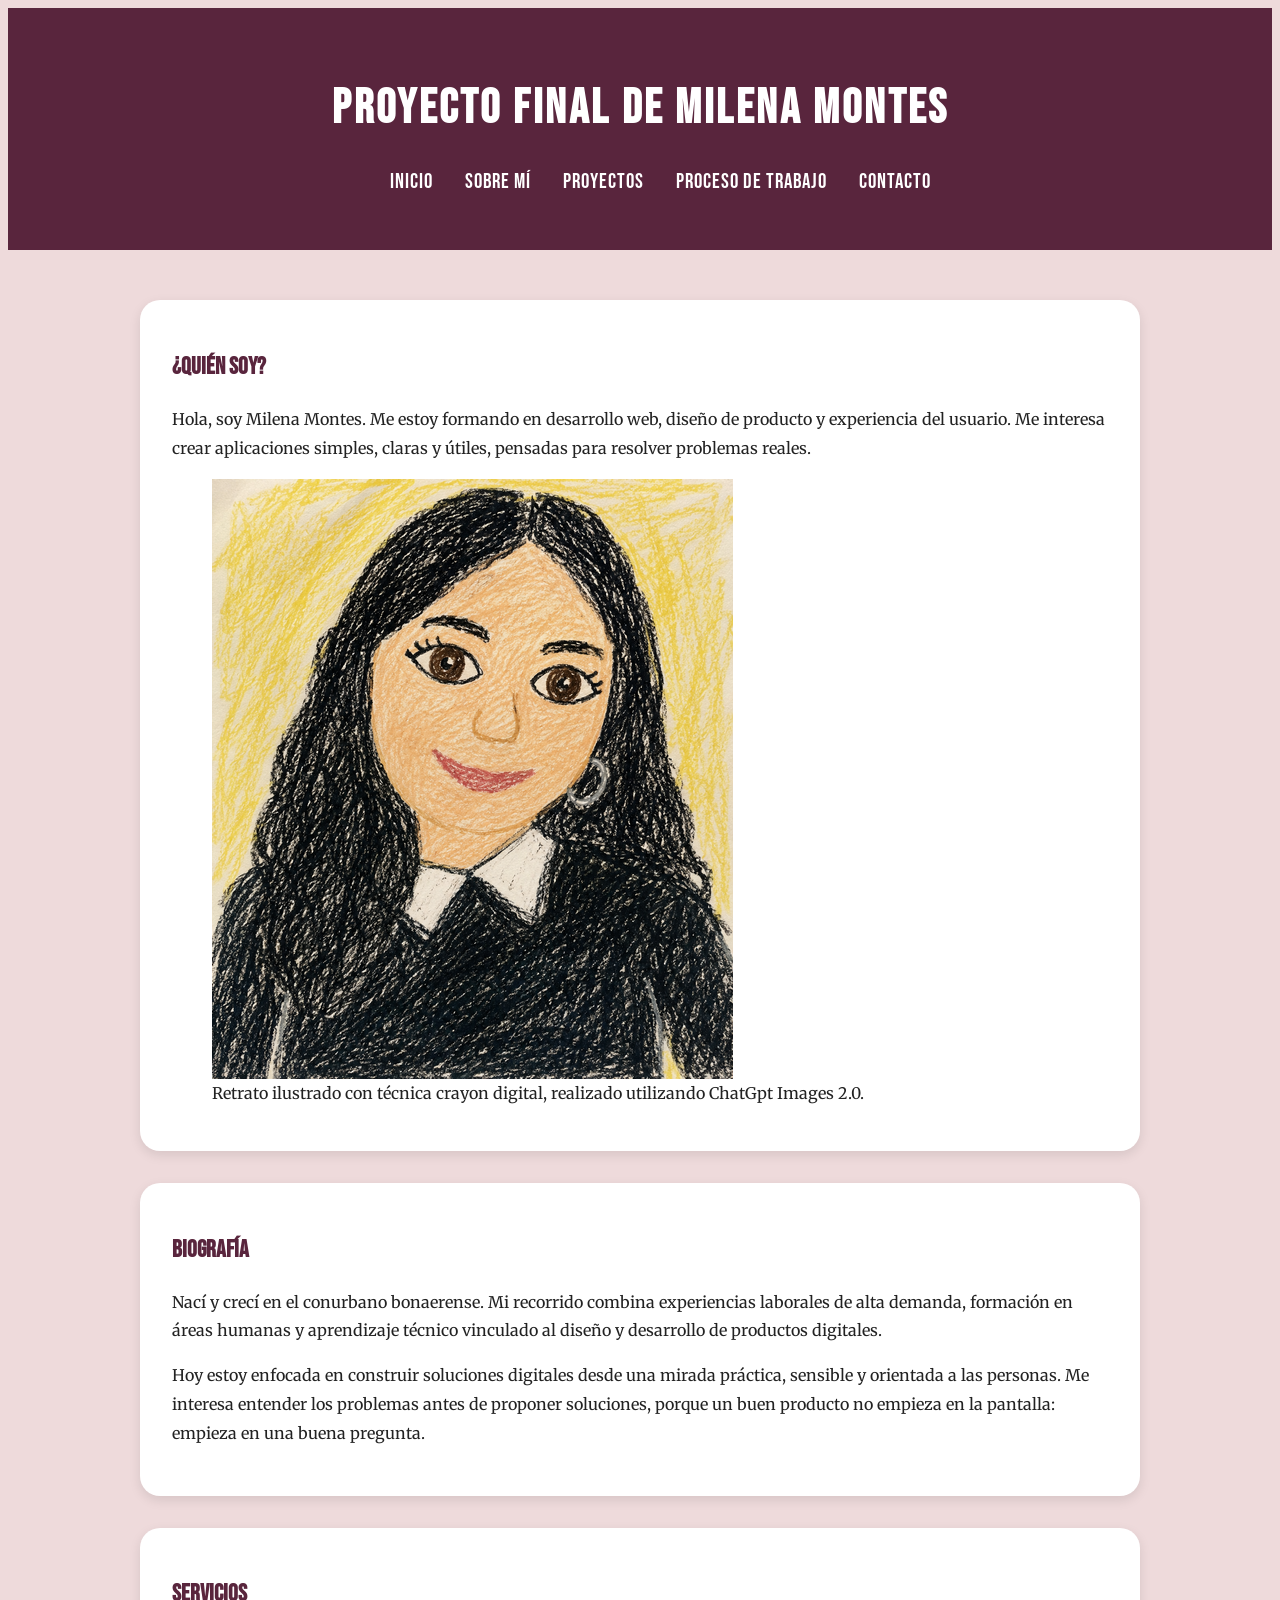
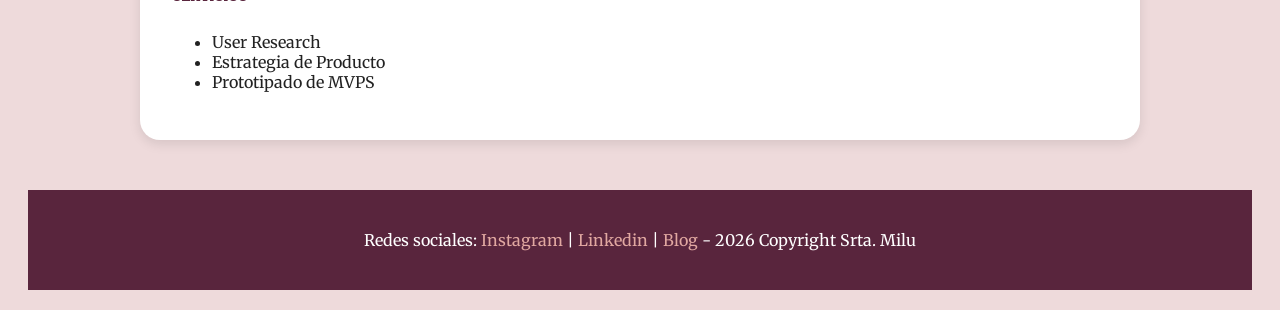
==== index.html @ adcc6de5 "Primer commit" ====
<!DOCTYPE html>
<html lang="es">

<head>

    <meta charset="UTF-8">
    <meta name="viewport" content="width=device-width, initial-scale=1.0">
    
    <title>Web del Proyecto Final de Srta. Milu</title>

    <link rel="stylesheet" href="./styles/styles.css">

</head>

<body>

    <header class="header">

     <h1 class="header-titulo">Proyecto final de Milena Montes</h1>

     <nav class="nav-lista">
        <ul>
            <li><a href="#">Inicio</a></li>
            <li><a href="./pages/sobremi.html">Sobre Mí</a></li>
            <li><a href="./pages/proyectos.html">Proyectos</a></li>
            <li><a href="./pages/procesodetrabajo.html">Proceso de Trabajo</a></li>
            <li><a href="./pages/contacto.html">Contacto</a></li>
        </ul>
     </nav>

    </header>

    <main>
     <section class="contenido-box">

        <h2>¿Quién soy?</h2>

        <p>
         Hola, soy Milena Montes. Me estoy formando en desarrollo web, diseño de producto y experiencia del usuario.
         Me interesa crear aplicaciones simples, claras y útiles, pensadas para resolver problemas reales.
        </p>

        <figure>

           <img src="./assets/doodle-selfie.png" alt="Ilustración estilo doodle de Milena Montes"> 

           <figcaption>
             Retrato ilustrado con técnica crayon digital, realizado utilizando ChatGpt Images 2.0.
           </figcaption>

        </figure>

     </section>

     <section class="contenido-box">

        <h2>Biografía</h2>

        <p>
         Nací y crecí en el conurbano bonaerense. Mi recorrido combina experiencias laborales de alta demanda,
         formación en áreas humanas y aprendizaje técnico vinculado al diseño y desarrollo de productos digitales.
        </p>
        
        <p>
         Hoy estoy enfocada en construir soluciones digitales desde una mirada práctica, sensible y orientada a las personas.
         Me interesa entender los problemas antes de proponer soluciones, porque un buen producto no empieza en la pantalla:
         empieza en una buena pregunta.
        </p>
    
     </section>

     <section class="contenido-box">

        <h2>Servicios</h2>

        <ul>
           <li>User Research</li>
           <li>Estrategia de Producto</li>
           <li>Prototipado de MVPS</li>
        </ul>

      </section>

    </main>

    <footer class="footer">

        <p class="footer-texto">
            Redes sociales: 
            <a href="https://instagram.com/srtamilu">Instagram</a> |
            <a href="https://linkedin.com/in/milena-montes">Linkedin</a> |
            <a href="https://elmovimiento.vercel.app">Blog</a>
            - 2026 Copyright Srta. Milu
        </p>
    
    </footer>

</body>

</html>
---- styles/styles.css ----
@import url('https://fonts.googleapis.com/css2?family=Bebas+Neue&family=Merriweather:ital,opsz,wght@0,18..144,300..900;1,18..144,300..900&display=swap');

main{
    max-width: 1000px;
    margin: 50px auto;
    padding: 0 30px;
}

footer{
    margin: 20px;
}


.header-titulo{
    font-family: "Bebas Neue", sans-serif;
    color: #ffffff;
    font-size: 3rem;
    letter-spacing: 3px;
    margin-bottom: 2rem;
}

.header{
    background-color: #59253D;
    text-align: center;
    padding-top: 2rem;
    padding-bottom: 1.5rem;
    padding: 2.5rem 2rem;
}

.header-nav-lista a:hover{
    color: #E1A8A1;
}

.nav-lista a{
    font-family: "Bebas Neue", sans-serif;
    font-size: 1.3rem;
    text-decoration: none;
    color: #ffffff;
    letter-spacing: 1px;
}

.nav-lista ul{
    list-style: none;
    display: flex;
    justify-content: center;
    gap: 2rem;
}

h1, h2, h3{
    font-family: "Bebas Neue", sans-serif;
    margin-bottom: 1rem;
}

h1{
    color: #59253D;
}

h2,
h3{
    color: #59253D;
}

p{
    font-family: "Merriweather", serif;
    max-width: 100%;
}


body{
    background-color: #EEDADB;
    color: #222222;
    font-family: "Merriweather", serif;
}

.contenido-box{
    background-color: #ffffff;

    max-width: 1000px;

    margin: 2rem auto;

    padding: 2rem;

    border-radius: 20px;

    box-shadow: 0 4px 12px rgba(0,0,0,0.10);
}

.contenido-box h2{
    color: #59253D;

    margin-bottom: 1.5rem;
}

.contenido-box p{
    line-height: 1.8;

    margin-bottom: 1rem;
}

.article-proyecto{
    background-color: rgba(128, 128, 128, 0.767);

    padding: 2rem;

    margin-top: 2rem;

    border-left: 8px solid #BD6365;

    border-radius: 12px;

    box-shadow: 0px 3px 10px rgba(0,0,0,0.08);
}


.form-titulo{
    font-family: "Bebas Neue", sans-serif;
    color: #59253D;
}

fieldset{
    border: 2px solid #94495D;
    background-color: #ffffff;
    padding: 2rem;
}

input,
textarea{
    border: 1px solid #BD6365;
    background-color: #ffffff;
    color: #222222;
}

input[type="submit"]{
    background-color: #BD6365;
    color: white;
    border: none;
    padding: 0.8rem 1.5rem;
}

input[type="submit"]:hover{
    background-color: #94495D;
}

.footer{
    background-color: #59253D;
    font-family: "Merriweather", serif;
    color: #ffffff;
    text-align: center;
    padding: 1.5rem;
}

.footer a{
    color: #E1A8A1;
    text-decoration: none;
}

.footer a:hover{
    color: #ffffff;
}
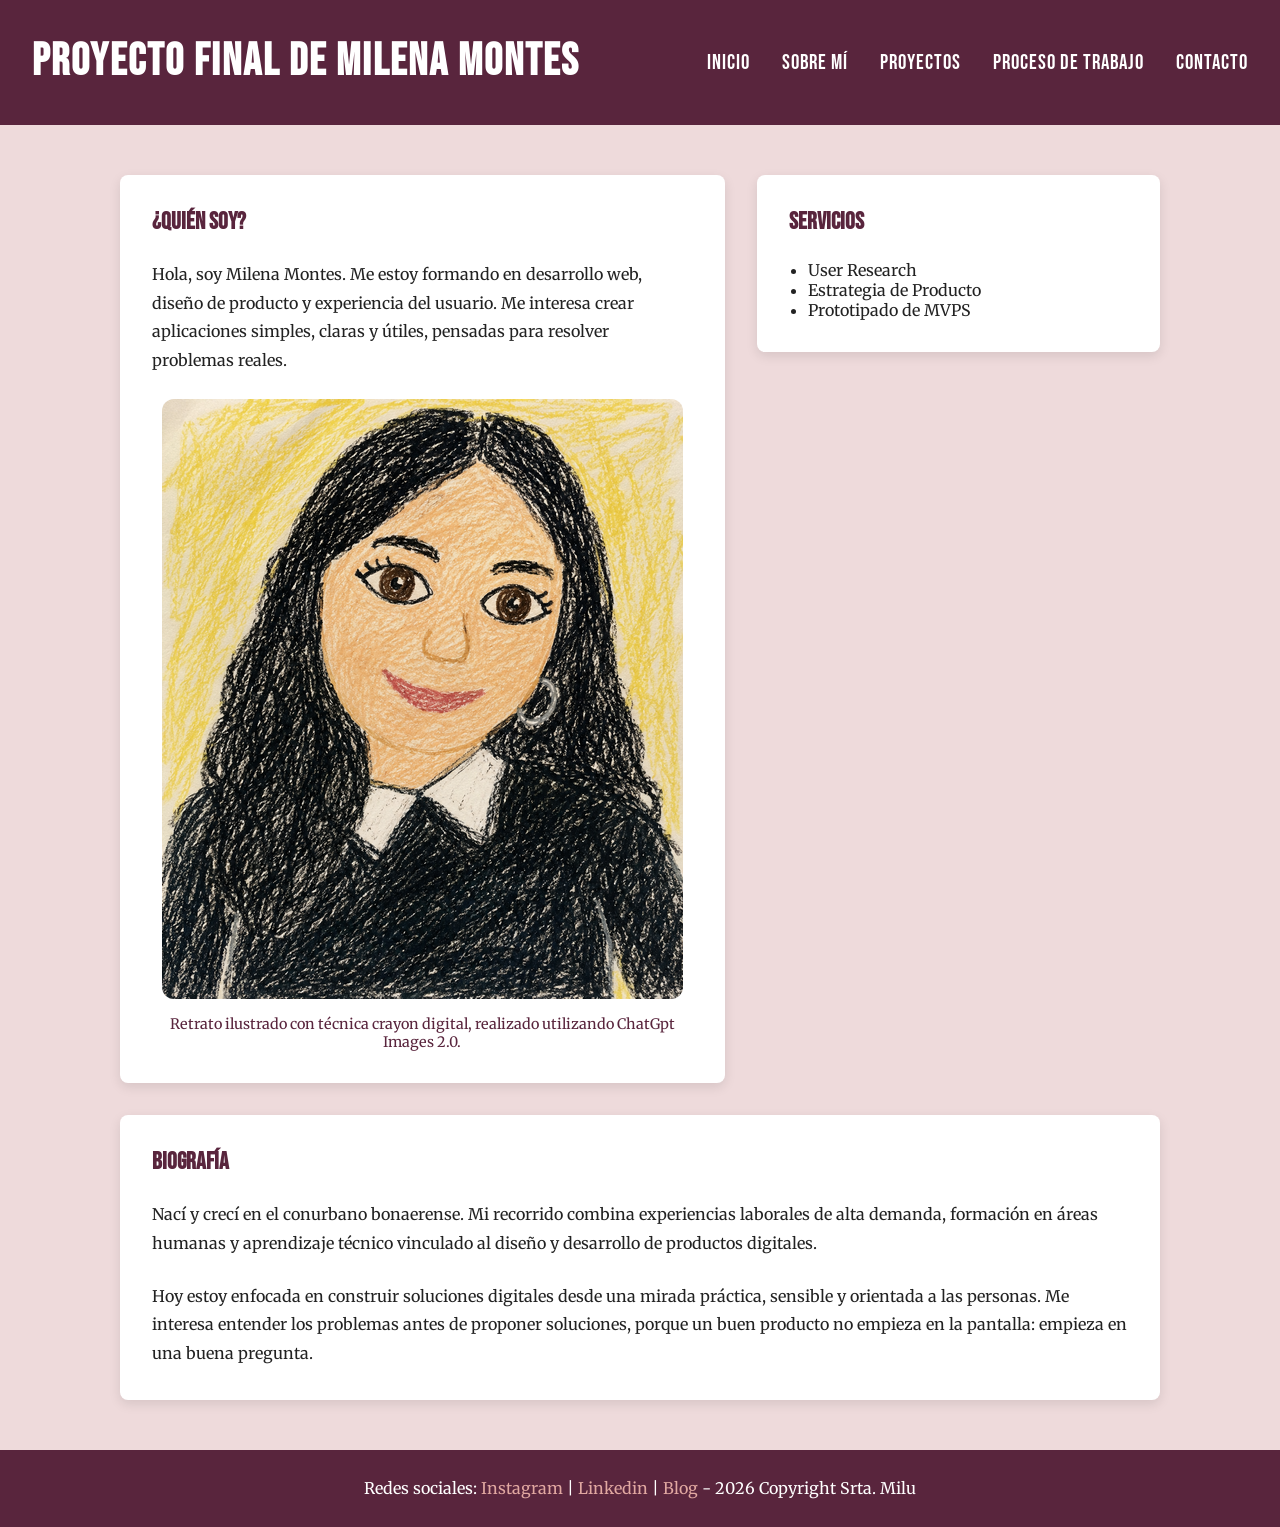
==== commit 1a4d4558: "Entrega 04 responsive grid layout" ====
--- a/index.html
+++ b/index.html
@@ -30,8 +30,8 @@
 
     </header>
 
-    <main>
-     <section class="contenido-box">
+    <main class="home-grid">
+     <section class="contenido-box home-presentacion">
 
         <h2>¿Quién soy?</h2>
 
@@ -52,7 +52,7 @@
 
      </section>
 
-     <section class="contenido-box">
+     <section class="contenido-box home-biografia">
 
         <h2>Biografía</h2>
 
@@ -69,7 +69,7 @@
     
      </section>
 
-     <section class="contenido-box">
+     <section class="contenido-box home-servicios">
 
         <h2>Servicios</h2>
 
@@ -97,4 +97,4 @@
 
 </body>
 
-</html>+</html>
--- a/styles/styles.css
+++ b/styles/styles.css
@@ -1,117 +1,201 @@
 @import url('https://fonts.googleapis.com/css2?family=Bebas+Neue&family=Merriweather:ital,opsz,wght@0,18..144,300..900;1,18..144,300..900&display=swap');
 
-main{
-    max-width: 1000px;
-    margin: 50px auto;
-    padding: 0 30px;
-}
-
-footer{
-    margin: 20px;
-}
-
-
-.header-titulo{
-    font-family: "Bebas Neue", sans-serif;
-    color: #ffffff;
-    font-size: 3rem;
-    letter-spacing: 3px;
-    margin-bottom: 2rem;
-}
-
-.header{
-    background-color: #59253D;
-    text-align: center;
-    padding-top: 2rem;
-    padding-bottom: 1.5rem;
-    padding: 2.5rem 2rem;
-}
-
-.header-nav-lista a:hover{
-    color: #E1A8A1;
-}
-
-.nav-lista a{
-    font-family: "Bebas Neue", sans-serif;
-    font-size: 1.3rem;
-    text-decoration: none;
-    color: #ffffff;
-    letter-spacing: 1px;
-}
-
-.nav-lista ul{
-    list-style: none;
-    display: flex;
-    justify-content: center;
-    gap: 2rem;
-}
-
-h1, h2, h3{
-    font-family: "Bebas Neue", sans-serif;
-    margin-bottom: 1rem;
-}
-
-h1{
-    color: #59253D;
-}
-
-h2,
-h3{
-    color: #59253D;
-}
-
-p{
-    font-family: "Merriweather", serif;
-    max-width: 100%;
-}
-
+*{
+    margin: 0;
+    padding: 0;
+    box-sizing: border-box;
+}
 
 body{
     background-color: #EEDADB;
     color: #222222;
     font-family: "Merriweather", serif;
+    display: grid;
+    grid-template-areas:
+        "header"
+        "main"
+        "footer";
+    grid-template-rows: auto 1fr auto;
+    min-height: 100vh;
+    overflow-x: hidden;
+}
+
+main{
+    grid-area: main;
+    display: grid;
+    grid-template-columns: 1fr;
+    gap: 2rem;
+    width: 100%;
+    max-width: 1000px;
+    margin: 30px auto;
+    padding: 0 20px;
+}
+
+.header-titulo{
+    font-family: "Bebas Neue", sans-serif;
+    color: #ffffff;
+    font-size: 1.9rem;
+    letter-spacing: 1px;
+    line-height: 1;
+    text-align: center;
+    overflow-wrap: anywhere;
+}
+
+.header{
+    grid-area: header;
+    background-color: #59253D;
+    display: flex;
+    flex-direction: column;
+    justify-content: center;
+    align-items: center;
+    gap: 1.5rem;
+    padding: 2rem 1rem;
+    text-align: center;
+}
+
+.nav-lista a:hover{
+    color: #E1A8A1;
+}
+
+.nav-lista{
+    width: 100%;
+}
+
+.nav-lista a{
+    font-family: "Bebas Neue", sans-serif;
+    font-size: 1rem;
+    text-decoration: none;
+    color: #ffffff;
+    letter-spacing: 1px;
+}
+
+.nav-lista ul{
+    list-style: none;
+    display: flex;
+    justify-content: center;
+    align-items: center;
+    flex-wrap: wrap;
+    gap: 0.8rem 1.2rem;
+}
+
+h1, h2, h3{
+    font-family: "Bebas Neue", sans-serif;
+}
+
+h1{
+    color: #59253D;
+}
+
+h2,
+h3{
+    color: #59253D;
+}
+
+p{
+    font-family: "Merriweather", serif;
+    max-width: 100%;
+    line-height: 1.8;
+    overflow-wrap: break-word;
+}
+
+ul{
+    padding-left: 1.2rem;
 }
 
 .contenido-box{
     background-color: #ffffff;
-
-    max-width: 1000px;
-
-    margin: 2rem auto;
-
-    padding: 2rem;
-
-    border-radius: 20px;
-
+    display: flex;
+    flex-direction: column;
+    gap: 1.5rem;
+    min-width: 0;
+    width: 100%;
+    margin: 0 auto;
+    padding: 1.5rem;
+    border-radius: 8px;
     box-shadow: 0 4px 12px rgba(0,0,0,0.10);
 }
 
 .contenido-box h2{
     color: #59253D;
-
-    margin-bottom: 1.5rem;
-}
-
-.contenido-box p{
-    line-height: 1.8;
-
-    margin-bottom: 1rem;
+}
+
+.contenido-box figure{
+    display: flex;
+    flex-direction: column;
+    align-items: center;
+    gap: 1rem;
+}
+
+.contenido-box img{
+    display: block;
+    max-width: 100%;
+    height: auto;
+    border-radius: 12px;
+}
+
+.contenido-box figcaption{
+    color: #59253D;
+    font-size: 0.9rem;
+    text-align: center;
 }
 
 .article-proyecto{
     background-color: rgba(128, 128, 128, 0.767);
-
-    padding: 2rem;
-
-    margin-top: 2rem;
-
+    display: flex;
+    flex-direction: column;
+    gap: 1rem;
+    min-width: 0;
+    padding: 1.5rem;
     border-left: 8px solid #BD6365;
-
-    border-radius: 12px;
-
+    border-radius: 8px;
     box-shadow: 0px 3px 10px rgba(0,0,0,0.08);
 }
 
+.home-grid{
+    grid-template-areas:
+        "presentacion"
+        "biografia"
+        "servicios";
+}
+
+.home-presentacion{
+    grid-area: presentacion;
+}
+
+.home-biografia{
+    grid-area: biografia;
+}
+
+.home-servicios{
+    grid-area: servicios;
+}
+
+.proyectos-grid{
+    display: grid;
+    grid-template-columns: 1fr;
+    grid-template-areas:
+        "titulo"
+        "destacado"
+        "secundario"
+        "link";
+    gap: 1.5rem;
+}
+
+.proyectos-titulo{
+    grid-area: titulo;
+}
+
+.proyecto-destacado{
+    grid-area: destacado;
+}
+
+.proyecto-secundario{
+    grid-area: secundario;
+}
+
+.proyecto-link{
+    grid-area: link;
+}
 
 .form-titulo{
     font-family: "Bebas Neue", sans-serif;
@@ -121,6 +205,9 @@
 fieldset{
     border: 2px solid #94495D;
     background-color: #ffffff;
+    display: flex;
+    flex-direction: column;
+    gap: 1rem;
     padding: 2rem;
 }
 
@@ -129,6 +216,8 @@
     border: 1px solid #BD6365;
     background-color: #ffffff;
     color: #222222;
+    padding: 0.8rem;
+    font-family: "Merriweather", serif;
 }
 
 input[type="submit"]{
@@ -143,6 +232,7 @@
 }
 
 .footer{
+    grid-area: footer;
     background-color: #59253D;
     font-family: "Merriweather", serif;
     color: #ffffff;
@@ -158,3 +248,94 @@
 .footer a:hover{
     color: #ffffff;
 }
+
+@media (min-width: 768px){
+    .header{
+        padding: 2rem;
+    }
+
+    .header-titulo{
+        font-size: 2.4rem;
+        letter-spacing: 2px;
+    }
+
+    .nav-lista a{
+        font-size: 1.15rem;
+    }
+
+    main{
+        grid-template-columns: repeat(2, 1fr);
+        margin: 42px auto;
+        padding: 0 30px;
+    }
+
+    .home-grid{
+        grid-template-areas:
+            "presentacion presentacion"
+            "biografia servicios";
+    }
+
+    .proyectos-main{
+        grid-template-columns: 1fr;
+    }
+
+    .proyectos-grid{
+        grid-template-columns: repeat(2, 1fr);
+        grid-template-areas:
+            "titulo titulo"
+            "destacado secundario"
+            "link link";
+    }
+
+    .contenido-box,
+    .article-proyecto{
+        padding: 2rem;
+    }
+}
+
+@media (min-width: 1024px){
+    .header{
+        flex-direction: row;
+        justify-content: space-between;
+        text-align: left;
+        padding: 2.5rem 2rem;
+    }
+
+    .header-titulo{
+        font-size: 2.8rem;
+        text-align: left;
+    }
+
+    .nav-lista{
+        width: auto;
+    }
+
+    .nav-lista a{
+        font-size: 1.3rem;
+    }
+
+    .nav-lista ul{
+        justify-content: flex-end;
+        gap: 2rem;
+    }
+
+    main{
+        max-width: 1100px;
+        margin: 50px auto;
+    }
+
+    .home-grid{
+        grid-template-columns: 1.2fr 0.8fr;
+        grid-template-areas:
+            "presentacion servicios"
+            "biografia biografia";
+        align-items: start;
+    }
+
+    .proyectos-grid{
+        grid-template-columns: repeat(3, 1fr);
+        grid-template-areas:
+            "titulo titulo titulo"
+            "destacado secundario link";
+    }
+}
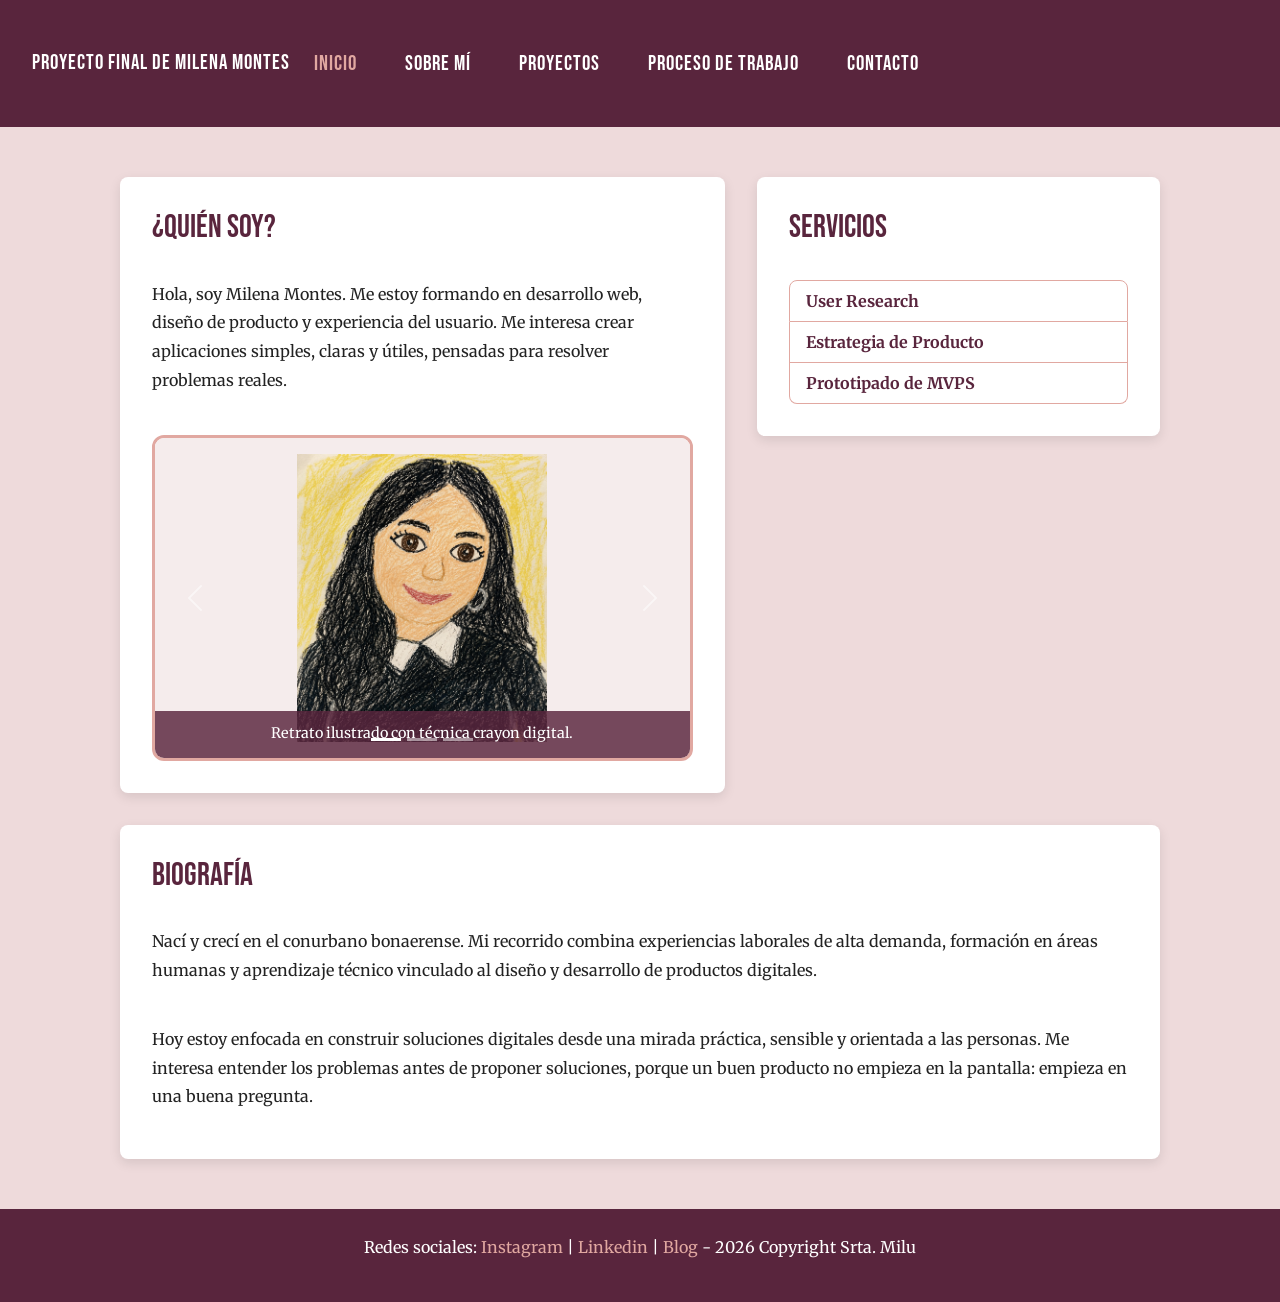
==== commit 9199c17b: "Integra Bootstrap en el portfolio" ====
--- a/index.html
+++ b/index.html
@@ -5,9 +5,10 @@
 
     <meta charset="UTF-8">
     <meta name="viewport" content="width=device-width, initial-scale=1.0">
-    
+
     <title>Web del Proyecto Final de Srta. Milu</title>
 
+    <link href="https://cdn.jsdelivr.net/npm/bootstrap@5.3.3/dist/css/bootstrap.min.css" rel="stylesheet">
     <link rel="stylesheet" href="./styles/styles.css">
 
 </head>
@@ -16,84 +17,125 @@
 
     <header class="header">
 
-     <h1 class="header-titulo">Proyecto final de Milena Montes</h1>
+        <nav class="navbar navbar-expand-lg nav-lista" data-bs-theme="dark">
+            <div class="container-fluid">
+                <a class="navbar-brand header-titulo" href="#">Proyecto final de Milena Montes</a>
 
-     <nav class="nav-lista">
-        <ul>
-            <li><a href="#">Inicio</a></li>
-            <li><a href="./pages/sobremi.html">Sobre Mí</a></li>
-            <li><a href="./pages/proyectos.html">Proyectos</a></li>
-            <li><a href="./pages/procesodetrabajo.html">Proceso de Trabajo</a></li>
-            <li><a href="./pages/contacto.html">Contacto</a></li>
-        </ul>
-     </nav>
+                <button class="navbar-toggler" type="button" data-bs-toggle="collapse" data-bs-target="#navbarPrincipal" aria-controls="navbarPrincipal" aria-expanded="false" aria-label="Abrir navegación">
+                    <span class="navbar-toggler-icon"></span>
+                </button>
+
+                <div class="collapse navbar-collapse" id="navbarPrincipal">
+                    <ul class="navbar-nav ms-auto">
+                        <li class="nav-item"><a class="nav-link active" aria-current="page" href="#">Inicio</a></li>
+                        <li class="nav-item"><a class="nav-link" href="./pages/sobremi.html">Sobre Mí</a></li>
+                        <li class="nav-item"><a class="nav-link" href="./pages/proyectos.html">Proyectos</a></li>
+                        <li class="nav-item"><a class="nav-link" href="./pages/procesodetrabajo.html">Proceso de Trabajo</a></li>
+                        <li class="nav-item"><a class="nav-link" href="./pages/contacto.html">Contacto</a></li>
+                    </ul>
+                </div>
+            </div>
+        </nav>
 
     </header>
 
     <main class="home-grid">
-     <section class="contenido-box home-presentacion">
+        <section class="contenido-box home-presentacion">
 
-        <h2>¿Quién soy?</h2>
+            <h2>¿Quién soy?</h2>
 
-        <p>
-         Hola, soy Milena Montes. Me estoy formando en desarrollo web, diseño de producto y experiencia del usuario.
-         Me interesa crear aplicaciones simples, claras y útiles, pensadas para resolver problemas reales.
-        </p>
+            <p>
+                Hola, soy Milena Montes. Me estoy formando en desarrollo web, diseño de producto y experiencia del usuario.
+                Me interesa crear aplicaciones simples, claras y útiles, pensadas para resolver problemas reales.
+            </p>
 
-        <figure>
+            <div id="galeriaHome" class="carousel slide galeria-carousel" data-bs-ride="carousel">
+                <div class="carousel-indicators">
+                    <button type="button" data-bs-target="#galeriaHome" data-bs-slide-to="0" class="active" aria-current="true" aria-label="Retrato ilustrado"></button>
+                    <button type="button" data-bs-target="#galeriaHome" data-bs-slide-to="1" aria-label="Fotografía con guitarra"></button>
+                    <button type="button" data-bs-target="#galeriaHome" data-bs-slide-to="2" aria-label="Etapas del proceso"></button>
+                </div>
 
-           <img src="./assets/doodle-selfie.png" alt="Ilustración estilo doodle de Milena Montes"> 
+                <div class="carousel-inner">
+                    <div class="carousel-item active">
+                        <img src="./assets/doodle-selfie.png" class="d-block w-100" alt="Ilustración estilo doodle de Milena Montes">
+                        <div class="carousel-caption">
+                            <p>Retrato ilustrado con técnica crayon digital.</p>
+                        </div>
+                    </div>
 
-           <figcaption>
-             Retrato ilustrado con técnica crayon digital, realizado utilizando ChatGpt Images 2.0.
-           </figcaption>
+                    <div class="carousel-item">
+                        <img src="./assets/milu_guitarra.jpeg" class="d-block w-100" alt="Fotografía de Milena con su guitarra clásica">
+                        <div class="carousel-caption">
+                            <p>Un momento personal vinculado a la música.</p>
+                        </div>
+                    </div>
 
-        </figure>
+                    <div class="carousel-item">
+                        <img src="./assets/etapas-proceso.png" class="d-block w-100" alt="Representación gráfica del proceso de diseño de una solución digital">
+                        <div class="carousel-caption">
+                            <p>Etapas para diseñar soluciones digitales.</p>
+                        </div>
+                    </div>
+                </div>
 
-     </section>
+                <button class="carousel-control-prev" type="button" data-bs-target="#galeriaHome" data-bs-slide="prev">
+                    <span class="carousel-control-prev-icon" aria-hidden="true"></span>
+                    <span class="visually-hidden">Anterior</span>
+                </button>
 
-     <section class="contenido-box home-biografia">
+                <button class="carousel-control-next" type="button" data-bs-target="#galeriaHome" data-bs-slide="next">
+                    <span class="carousel-control-next-icon" aria-hidden="true"></span>
+                    <span class="visually-hidden">Siguiente</span>
+                </button>
+            </div>
 
-        <h2>Biografía</h2>
+        </section>
 
-        <p>
-         Nací y crecí en el conurbano bonaerense. Mi recorrido combina experiencias laborales de alta demanda,
-         formación en áreas humanas y aprendizaje técnico vinculado al diseño y desarrollo de productos digitales.
-        </p>
-        
-        <p>
-         Hoy estoy enfocada en construir soluciones digitales desde una mirada práctica, sensible y orientada a las personas.
-         Me interesa entender los problemas antes de proponer soluciones, porque un buen producto no empieza en la pantalla:
-         empieza en una buena pregunta.
-        </p>
-    
-     </section>
+        <section class="contenido-box home-biografia">
 
-     <section class="contenido-box home-servicios">
+            <h2>Biografía</h2>
 
-        <h2>Servicios</h2>
+            <p>
+                Nací y crecí en el conurbano bonaerense. Mi recorrido combina experiencias laborales de alta demanda,
+                formación en áreas humanas y aprendizaje técnico vinculado al diseño y desarrollo de productos digitales.
+            </p>
 
-        <ul>
-           <li>User Research</li>
-           <li>Estrategia de Producto</li>
-           <li>Prototipado de MVPS</li>
-        </ul>
+            <p>
+                Hoy estoy enfocada en construir soluciones digitales desde una mirada práctica, sensible y orientada a las personas.
+                Me interesa entender los problemas antes de proponer soluciones, porque un buen producto no empieza en la pantalla:
+                empieza en una buena pregunta.
+            </p>
 
-      </section>
+        </section>
+
+        <section class="contenido-box home-servicios">
+
+            <h2>Servicios</h2>
+
+            <div class="list-group servicios-lista">
+                <span class="list-group-item">User Research</span>
+                <span class="list-group-item">Estrategia de Producto</span>
+                <span class="list-group-item">Prototipado de MVPS</span>
+            </div>
+
+        </section>
 
     </main>
 
     <footer class="footer">
 
         <p class="footer-texto">
-            Redes sociales: 
+            Redes sociales:
             <a href="https://instagram.com/srtamilu">Instagram</a> |
             <a href="https://linkedin.com/in/milena-montes">Linkedin</a> |
             <a href="https://elmovimiento.vercel.app">Blog</a>
             - 2026 Copyright Srta. Milu
         </p>
-    
+
     </footer>
+
+    <script src="https://cdn.jsdelivr.net/npm/bootstrap@5.3.3/dist/js/bootstrap.bundle.min.js"></script>
 
 </body>
 
--- a/styles/styles.css
+++ b/styles/styles.css
@@ -53,6 +53,34 @@
     text-align: center;
 }
 
+.navbar{
+    padding: 0;
+}
+
+.navbar .container-fluid{
+    gap: 1rem;
+    padding: 0;
+}
+
+.navbar-brand.header-titulo{
+    color: #ffffff;
+    margin: 0;
+    white-space: normal;
+}
+
+.navbar-brand.header-titulo:hover,
+.navbar-brand.header-titulo:focus{
+    color: #E1A8A1;
+}
+
+.navbar-toggler{
+    border-color: #E1A8A1;
+}
+
+.navbar-toggler:focus{
+    box-shadow: 0 0 0 0.15rem rgba(225, 168, 161, 0.45);
+}
+
 .nav-lista a:hover{
     color: #E1A8A1;
 }
@@ -61,21 +89,34 @@
     width: 100%;
 }
 
-.nav-lista a{
+.nav-lista a,
+.nav-lista .nav-link{
     font-family: "Bebas Neue", sans-serif;
-    font-size: 1rem;
+    font-size: 1.05rem;
     text-decoration: none;
     color: #ffffff;
     letter-spacing: 1px;
 }
 
-.nav-lista ul{
+.nav-lista .nav-link.active,
+.nav-lista .nav-link:focus{
+    color: #E1A8A1;
+}
+
+.nav-lista ul,
+.nav-lista .navbar-nav{
     list-style: none;
     display: flex;
+    flex-direction: column;
     justify-content: center;
     align-items: center;
     flex-wrap: wrap;
     gap: 0.8rem 1.2rem;
+    padding-left: 0;
+}
+
+.navbar-collapse{
+    margin-top: 1rem;
 }
 
 h1, h2, h3{
@@ -139,6 +180,52 @@
     text-align: center;
 }
 
+.galeria-carousel{
+    overflow: hidden;
+    border-radius: 12px;
+    border: 3px solid #E1A8A1;
+}
+
+.galeria-carousel .carousel-item{
+    background-color: #F5ECEC;
+}
+
+.galeria-carousel img{
+    width: 100%;
+    height: 320px;
+    object-fit: contain;
+    padding: 1rem;
+}
+
+.carousel-caption{
+    right: 0;
+    bottom: 0;
+    left: 0;
+    padding: 0.8rem 1rem;
+    background-color: rgba(89, 37, 61, 0.82);
+}
+
+.carousel-caption p{
+    margin: 0;
+    color: #ffffff;
+    font-size: 0.9rem;
+    line-height: 1.5;
+}
+
+.carousel-indicators{
+    margin-bottom: 0.45rem;
+}
+
+.servicios-lista{
+    border-radius: 8px;
+}
+
+.servicios-lista .list-group-item{
+    border-color: #E1A8A1;
+    color: #59253D;
+    font-weight: 700;
+}
+
 .article-proyecto{
     background-color: rgba(128, 128, 128, 0.767);
     display: flex;
@@ -149,6 +236,35 @@
     border-left: 8px solid #BD6365;
     border-radius: 8px;
     box-shadow: 0px 3px 10px rgba(0,0,0,0.08);
+}
+
+.btn-proyecto{
+    align-self: flex-start;
+    background-color: #BD6365;
+    color: #ffffff;
+    border: none;
+    font-family: "Bebas Neue", sans-serif;
+    letter-spacing: 1px;
+}
+
+.btn-proyecto:hover,
+.btn-proyecto:focus{
+    background-color: #94495D;
+    color: #ffffff;
+}
+
+.modal-content{
+    border: 3px solid #E1A8A1;
+    border-radius: 8px;
+}
+
+.modal-header,
+.modal-footer{
+    border-color: #E1A8A1;
+}
+
+.modal-title{
+    color: #59253D;
 }
 
 .home-grid{
@@ -259,7 +375,8 @@
         letter-spacing: 2px;
     }
 
-    .nav-lista a{
+    .nav-lista a,
+    .nav-lista .nav-link{
         font-size: 1.15rem;
     }
 
@@ -310,13 +427,20 @@
         width: auto;
     }
 
-    .nav-lista a{
+    .nav-lista a,
+    .nav-lista .nav-link{
         font-size: 1.3rem;
     }
 
-    .nav-lista ul{
+    .nav-lista ul,
+    .nav-lista .navbar-nav{
+        flex-direction: row;
         justify-content: flex-end;
         gap: 2rem;
+    }
+
+    .navbar-collapse{
+        margin-top: 0;
     }
 
     main{
